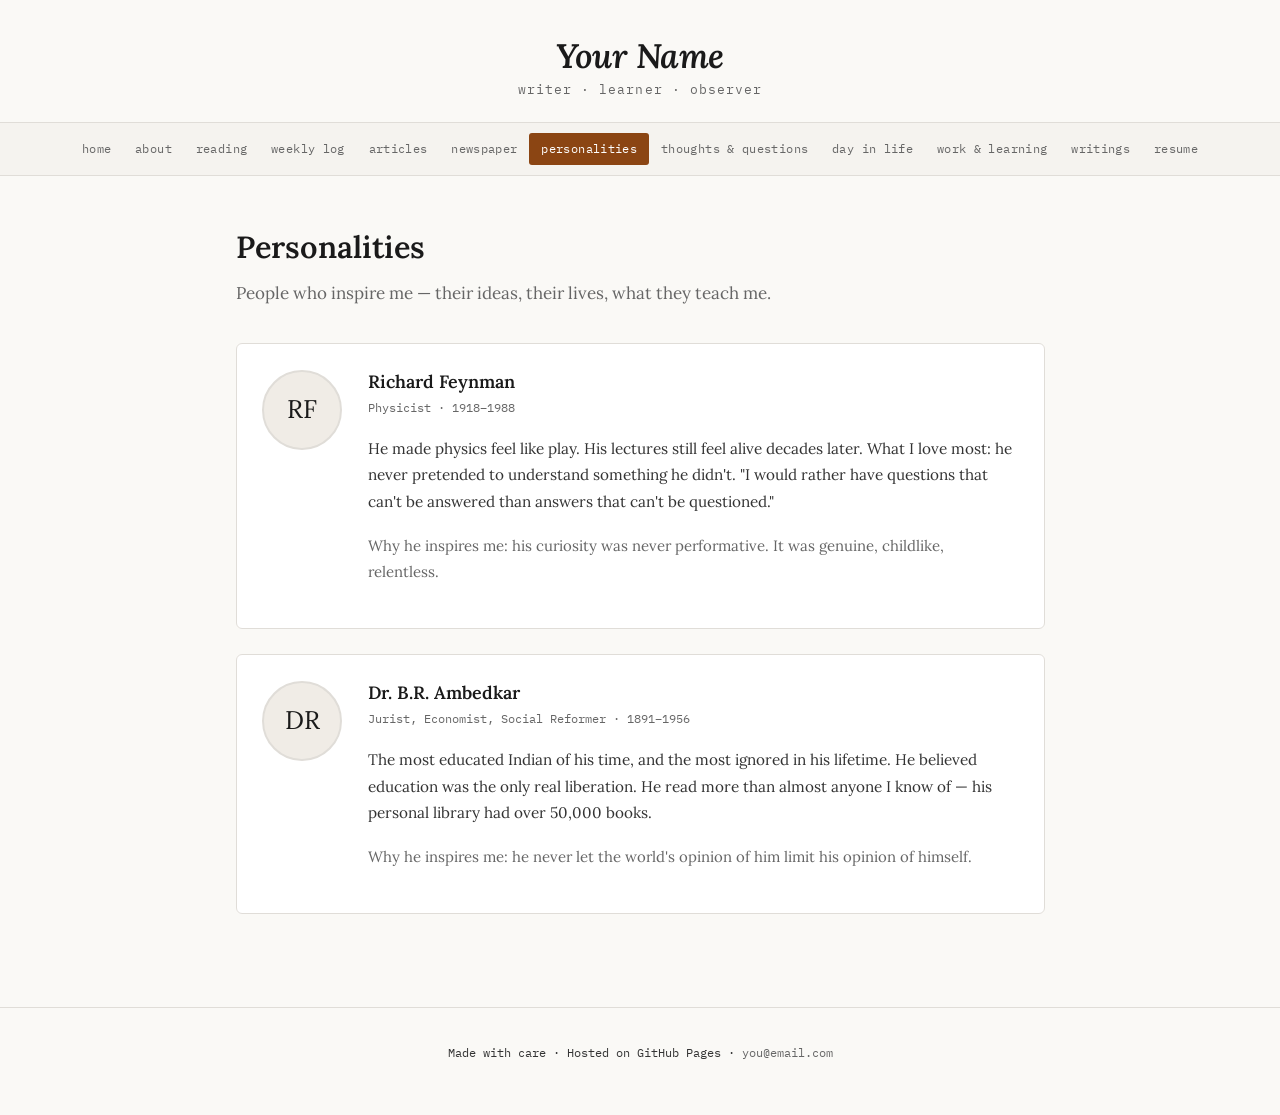
==== personalities.html @ fb3dc01c "my personal website first commit" ====
<!DOCTYPE html>
<html lang="en">
<head>
  <meta charset="UTF-8" />
  <meta name="viewport" content="width=device-width, initial-scale=1.0" />
  <title>Personalities — Your Name</title>
  <link rel="stylesheet" href="css/style.css" />
  <link href="https://fonts.googleapis.com/css2?family=Lora:ital,wght@0,400;0,600;1,400&family=IBM+Plex+Mono:wght@400;500&display=swap" rel="stylesheet" />
</head>
<body>
  <div class="bg-image"></div>
  <header>
    <div class="header-inner">
      <h1 class="site-name"><a href="index.html">Your Name</a></h1>
      <p class="tagline">writer · learner · observer</p>
    </div>
  </header>
  <nav id="main-nav">
    <a href="index.html">Home</a>
    <a href="about.html">About</a>
    <a href="reading.html">Reading</a>
    <a href="weekly.html">Weekly Log</a>
    <a href="articles.html">Articles</a>
    <a href="newspaper.html">Newspaper</a>
    <a href="personalities.html" class="active">Personalities</a>
    <a href="thoughts.html">Thoughts & Questions</a>
    <a href="daylife.html">Day in Life</a>
    <a href="work.html">Work & Learning</a>
    <a href="writings.html">Writings</a>
    <a href="resume.html">Resume</a>
  </nav>
  <main class="container">
    <h2>Personalities</h2>
    <p style="color:var(--muted);margin-bottom:2rem;">People who inspire me — their ideas, their lives, what they teach me.</p>

    <div class="personality-card">
      <!-- <img src="images/feynman.jpg" alt="Richard Feynman" /> -->
      <div style="width:80px;height:80px;border-radius:50%;background:#f0ece6;flex-shrink:0;display:flex;align-items:center;justify-content:center;font-size:1.5rem;border:2px solid var(--border);">RF</div>
      <div class="info">
        <h4>Richard Feynman</h4>
        <p style="font-family:var(--font-mono);font-size:0.7rem;color:var(--muted);">Physicist · 1918–1988</p>
        <p>
          He made physics feel like play. His lectures still feel alive decades later. 
          What I love most: he never pretended to understand something he didn't. 
          "I would rather have questions that can't be answered than answers that can't be questioned."
        </p>
        <p style="font-size:0.88rem;color:var(--muted);">Why he inspires me: his curiosity was never performative. It was genuine, childlike, relentless.</p>
      </div>
    </div>

    <div class="personality-card">
      <div style="width:80px;height:80px;border-radius:50%;background:#f0ece6;flex-shrink:0;display:flex;align-items:center;justify-content:center;font-size:1.5rem;border:2px solid var(--border);">DR</div>
      <div class="info">
        <h4>Dr. B.R. Ambedkar</h4>
        <p style="font-family:var(--font-mono);font-size:0.7rem;color:var(--muted);">Jurist, Economist, Social Reformer · 1891–1956</p>
        <p>
          The most educated Indian of his time, and the most ignored in his lifetime. 
          He believed education was the only real liberation. He read more than almost 
          anyone I know of — his personal library had over 50,000 books.
        </p>
        <p style="font-size:0.88rem;color:var(--muted);">Why he inspires me: he never let the world's opinion of him limit his opinion of himself.</p>
      </div>
    </div>

    <!-- 
    HOW TO ADD A NEW PERSONALITY:
    1. Copy the card block above
    2. Replace the initials, name, dates, and description
    3. If you have a photo: add it to images/ folder and replace the initials div with:
       <img src="images/their-name.jpg" alt="Their Name" />
    -->

  </main>
  <footer>
    <p>Made with care · Hosted on GitHub Pages · <a href="mailto:you@email.com">you@email.com</a></p>
  </footer>
</body>
</html>
---- css/style.css ----
/* ===========================
   ROOT VARIABLES
   =========================== */
:root {
  --bg: #faf9f6;
  --text: #1a1a1a;
  --muted: #666;
  --accent: #8b4513;        /* warm brown — change this to any color you like */
  --border: #e0ddd8;
  --card-bg: #ffffff;
  --nav-bg: #f5f3ef;
  --font-body: 'Lora', Georgia, serif;
  --font-mono: 'IBM Plex Mono', monospace;
  --max-width: 860px;
}

/* ===========================
   RESET & BASE
   =========================== */
*, *::before, *::after { box-sizing: border-box; margin: 0; padding: 0; }

html { font-size: 17px; scroll-behavior: smooth; }

body {
  background: var(--bg);
  color: var(--text);
  font-family: var(--font-body);
  line-height: 1.75;
  position: relative;
}

a { color: var(--accent); text-decoration: none; }
a:hover { text-decoration: underline; }

h1, h2, h3, h4 { font-family: var(--font-body); font-weight: 600; line-height: 1.3; }
h2 { font-size: 1.8rem; margin-bottom: 0.75rem; }
h3 { font-size: 1.3rem; margin-bottom: 0.5rem; }
h4 { font-size: 1.05rem; margin-bottom: 0.3rem; }
p { margin-bottom: 1rem; color: #333; }

/* ===========================
   BACKGROUND IMAGE
   =========================== */
.bg-image {
  position: fixed;
  top: 0; left: 0; right: 0; bottom: 0;
  z-index: -1;
  background-image: url('images/background.jpg');   /* add your image here */
  background-size: cover;
  background-position: center;
  background-attachment: fixed;
  opacity: 0.07;   /* very subtle — increase to 0.15 if you want more visible */
}

/* ===========================
   HEADER
   =========================== */
header {
  border-bottom: 1px solid var(--border);
  padding: 2rem 1.5rem 1.2rem;
  text-align: center;
  background: var(--bg);
}

.header-inner { max-width: var(--max-width); margin: 0 auto; }

.site-name a {
  font-size: 2rem;
  color: var(--text);
  font-style: italic;
  letter-spacing: -0.5px;
}

.tagline {
  font-family: var(--font-mono);
  font-size: 0.78rem;
  color: var(--muted);
  letter-spacing: 0.08em;
  text-transform: lowercase;
  margin: 0;
}

/* ===========================
   NAVIGATION
   =========================== */
#main-nav {
  background: var(--nav-bg);
  border-bottom: 1px solid var(--border);
  padding: 0.6rem 1.5rem;
  display: flex;
  flex-wrap: wrap;
  gap: 0.2rem 0;
  justify-content: center;
  position: sticky;
  top: 0;
  z-index: 100;
}

#main-nav a {
  font-family: var(--font-mono);
  font-size: 0.72rem;
  color: var(--muted);
  padding: 0.3rem 0.7rem;
  border-radius: 3px;
  letter-spacing: 0.03em;
  text-transform: lowercase;
  white-space: nowrap;
}

#main-nav a:hover,
#main-nav a.active {
  background: var(--accent);
  color: white;
  text-decoration: none;
}

/* ===========================
   CONTAINER
   =========================== */
.container {
  max-width: var(--max-width);
  margin: 0 auto;
  padding: 3rem 1.5rem 4rem;
}

/* ===========================
   INTRO SECTION
   =========================== */
.intro {
  border-left: 3px solid var(--accent);
  padding-left: 1.5rem;
  margin-bottom: 3rem;
}

.intro h2 { margin-bottom: 0.8rem; }
.accent { color: var(--accent); }

/* ===========================
   SECTION TITLE
   =========================== */
.section-title {
  font-family: var(--font-mono);
  font-size: 0.75rem;
  text-transform: uppercase;
  letter-spacing: 0.12em;
  color: var(--muted);
  margin-bottom: 1.5rem;
  padding-bottom: 0.5rem;
  border-bottom: 1px solid var(--border);
}

/* ===========================
   CARD GRID
   =========================== */
.card-grid {
  display: grid;
  grid-template-columns: 1fr 1fr;
  gap: 1.2rem;
}

.card {
  background: var(--card-bg);
  border: 1px solid var(--border);
  border-radius: 6px;
  padding: 1.2rem 1.4rem;
  transition: border-color 0.2s;
}

.card:hover { border-color: var(--accent); }

.card-tag {
  font-family: var(--font-mono);
  font-size: 0.65rem;
  text-transform: uppercase;
  letter-spacing: 0.1em;
  color: var(--accent);
  background: #fff8f3;
  padding: 0.15rem 0.5rem;
  border-radius: 3px;
  display: inline-block;
  margin-bottom: 0.6rem;
}

.card h4 a { color: var(--text); }
.card h4 a:hover { color: var(--accent); text-decoration: none; }
.card p { font-size: 0.88rem; color: var(--muted); margin-bottom: 0.5rem; }

.card-date {
  font-family: var(--font-mono);
  font-size: 0.68rem;
  color: #aaa;
}

/* ===========================
   POST LIST (used on section pages)
   =========================== */
.post-list { list-style: none; }

.post-list li {
  border-bottom: 1px solid var(--border);
  padding: 1.2rem 0;
  display: flex;
  justify-content: space-between;
  align-items: baseline;
  gap: 1rem;
}

.post-list li:last-child { border-bottom: none; }

.post-list .post-title {
  font-size: 1rem;
  color: var(--text);
}

.post-list .post-title:hover { color: var(--accent); }

.post-list .post-date {
  font-family: var(--font-mono);
  font-size: 0.68rem;
  color: #aaa;
  white-space: nowrap;
}

/* ===========================
   ARTICLE / POST CONTENT
   =========================== */
.post-content {
  max-width: 680px;
}

.post-content h1 {
  font-size: 1.9rem;
  margin-bottom: 0.5rem;
}

.post-meta {
  font-family: var(--font-mono);
  font-size: 0.72rem;
  color: var(--muted);
  margin-bottom: 2rem;
  padding-bottom: 1rem;
  border-bottom: 1px solid var(--border);
}

.post-content p { margin-bottom: 1.2rem; }

.post-content img {
  max-width: 100%;
  border-radius: 4px;
  margin: 1.5rem 0;
  border: 1px solid var(--border);
}

.post-content blockquote {
  border-left: 3px solid var(--accent);
  padding-left: 1.2rem;
  margin: 1.5rem 0;
  color: var(--muted);
  font-style: italic;
}

/* ===========================
   SHAYARI / POEM BLOCK
   =========================== */
.shayari {
  background: #fdf8f3;
  border: 1px solid #e8ddd0;
  border-radius: 6px;
  padding: 1.5rem 2rem;
  margin: 1.5rem 0;
  font-style: italic;
  line-height: 2;
  white-space: pre-line;
}

/* ===========================
   NEWSPAPER IMAGE
   =========================== */
.newspaper-img {
  max-width: 100%;
  border: 1px solid var(--border);
  border-radius: 4px;
  margin: 1rem 0;
}

/* ===========================
   PERSONALITY CARD
   =========================== */
.personality-card {
  display: flex;
  gap: 1.5rem;
  border: 1px solid var(--border);
  border-radius: 6px;
  padding: 1.5rem;
  margin-bottom: 1.5rem;
  background: var(--card-bg);
}

.personality-card img {
  width: 80px;
  height: 80px;
  border-radius: 50%;
  object-fit: cover;
  flex-shrink: 0;
  border: 2px solid var(--border);
}

.personality-card .info h4 { margin-bottom: 0.3rem; }
.personality-card .info p { font-size: 0.9rem; }

/* ===========================
   READING LIST
   =========================== */
.reading-item {
  border-bottom: 1px solid var(--border);
  padding: 1rem 0;
}

.reading-item h4 { margin-bottom: 0.2rem; }
.reading-status {
  font-family: var(--font-mono);
  font-size: 0.68rem;
  padding: 0.15rem 0.5rem;
  border-radius: 3px;
  display: inline-block;
  margin-bottom: 0.4rem;
}

.status-reading { background: #e8f5e9; color: #2e7d32; }
.status-done    { background: #e3f2fd; color: #1565c0; }
.status-want    { background: #fce4ec; color: #880e4f; }

/* ===========================
   RESUME
   =========================== */
.resume-section { margin-bottom: 2.5rem; }
.resume-section h3 { border-bottom: 1px solid var(--border); padding-bottom: 0.4rem; margin-bottom: 1rem; }

.resume-item { margin-bottom: 1.2rem; }
.resume-item .role { font-weight: 600; }
.resume-item .org  { color: var(--accent); }
.resume-item .period {
  font-family: var(--font-mono);
  font-size: 0.72rem;
  color: var(--muted);
}

/* ===========================
   FOOTER
   =========================== */
footer {
  border-top: 1px solid var(--border);
  text-align: center;
  padding: 2rem 1.5rem;
  font-family: var(--font-mono);
  font-size: 0.72rem;
  color: var(--muted);
}

footer a { color: var(--muted); }
footer a:hover { color: var(--accent); }

/* ===========================
   RESPONSIVE
   =========================== */
@media (max-width: 640px) {
  html { font-size: 16px; }
  .card-grid { grid-template-columns: 1fr; }
  #main-nav { gap: 0; }
  #main-nav a { font-size: 0.68rem; padding: 0.25rem 0.5rem; }
  .personality-card { flex-direction: column; }
}
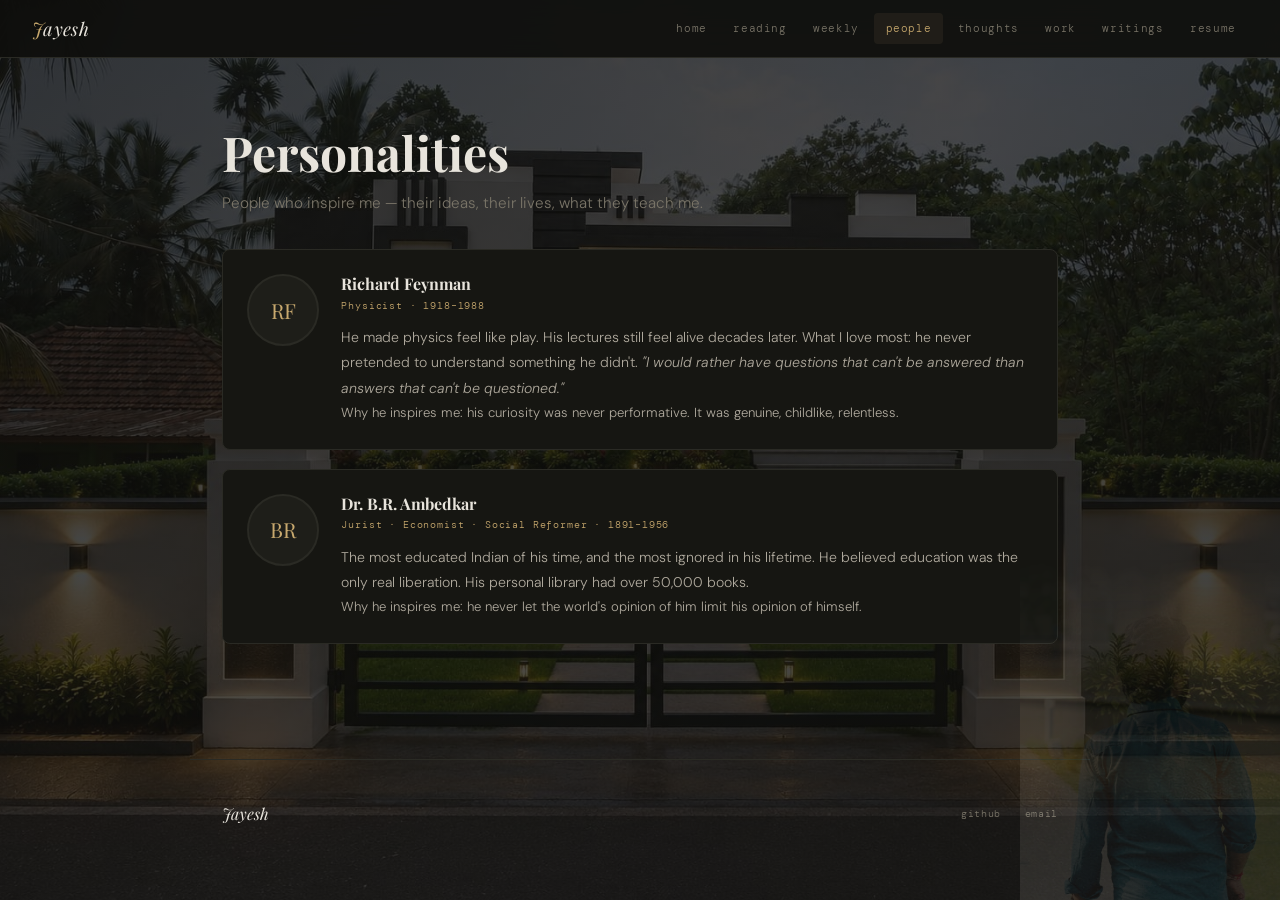
==== commit f592bbd8: "redesign - dark theme with photos" ====
--- a/personalities.html
+++ b/personalities.html
@@ -1,78 +1,67 @@
 <!DOCTYPE html>
 <html lang="en">
 <head>
-  <meta charset="UTF-8" />
-  <meta name="viewport" content="width=device-width, initial-scale=1.0" />
-  <title>Personalities — Your Name</title>
+  <meta charset="UTF-8" /><meta name="viewport" content="width=device-width, initial-scale=1.0" />
+  <title>People — Jayesh</title>
   <link rel="stylesheet" href="css/style.css" />
-  <link href="https://fonts.googleapis.com/css2?family=Lora:ital,wght@0,400;0,600;1,400&family=IBM+Plex+Mono:wght@400;500&display=swap" rel="stylesheet" />
 </head>
 <body>
-  <div class="bg-image"></div>
-  <header>
-    <div class="header-inner">
-      <h1 class="site-name"><a href="index.html">Your Name</a></h1>
-      <p class="tagline">writer · learner · observer</p>
-    </div>
+  <div class="site-bg"></div>
+  <div class="portrait-float"><img src="images/me.jpg" alt="" /></div>
+
+  <header class="topbar">
+    <div class="topbar-name"><span>J</span>ayesh</div>
+    <nav class="topbar-nav">
+      <a href="index.html">home</a>
+      <a href="reading.html">reading</a>
+      <a href="weekly.html">weekly</a>
+      <a href="personalities.html" class="active">people</a>
+      <a href="thoughts.html">thoughts</a>
+      <a href="work.html">work</a>
+      <a href="writings.html">writings</a>
+      <a href="resume.html">resume</a>
+    </nav>
   </header>
-  <nav id="main-nav">
-    <a href="index.html">Home</a>
-    <a href="about.html">About</a>
-    <a href="reading.html">Reading</a>
-    <a href="weekly.html">Weekly Log</a>
-    <a href="articles.html">Articles</a>
-    <a href="newspaper.html">Newspaper</a>
-    <a href="personalities.html" class="active">Personalities</a>
-    <a href="thoughts.html">Thoughts & Questions</a>
-    <a href="daylife.html">Day in Life</a>
-    <a href="work.html">Work & Learning</a>
-    <a href="writings.html">Writings</a>
-    <a href="resume.html">Resume</a>
-  </nav>
+
+  <div class="page-header">
+    <h2>Personalities</h2>
+    <p>People who inspire me — their ideas, their lives, what they teach me.</p>
+  </div>
+
   <main class="container">
-    <h2>Personalities</h2>
-    <p style="color:var(--muted);margin-bottom:2rem;">People who inspire me — their ideas, their lives, what they teach me.</p>
 
-    <div class="personality-card">
-      <!-- <img src="images/feynman.jpg" alt="Richard Feynman" /> -->
-      <div style="width:80px;height:80px;border-radius:50%;background:#f0ece6;flex-shrink:0;display:flex;align-items:center;justify-content:center;font-size:1.5rem;border:2px solid var(--border);">RF</div>
-      <div class="info">
+    <div class="person-card">
+      <div class="person-avatar">RF</div>
+      <div>
         <h4>Richard Feynman</h4>
-        <p style="font-family:var(--font-mono);font-size:0.7rem;color:var(--muted);">Physicist · 1918–1988</p>
-        <p>
-          He made physics feel like play. His lectures still feel alive decades later. 
-          What I love most: he never pretended to understand something he didn't. 
-          "I would rather have questions that can't be answered than answers that can't be questioned."
-        </p>
-        <p style="font-size:0.88rem;color:var(--muted);">Why he inspires me: his curiosity was never performative. It was genuine, childlike, relentless.</p>
+        <span class="role">Physicist · 1918–1988</span>
+        <p>He made physics feel like play. His lectures still feel alive decades later. What I love most: he never pretended to understand something he didn't. <em>"I would rather have questions that can't be answered than answers that can't be questioned."</em></p>
+        <p style="font-size:0.82rem;">Why he inspires me: his curiosity was never performative. It was genuine, childlike, relentless.</p>
       </div>
     </div>
 
-    <div class="personality-card">
-      <div style="width:80px;height:80px;border-radius:50%;background:#f0ece6;flex-shrink:0;display:flex;align-items:center;justify-content:center;font-size:1.5rem;border:2px solid var(--border);">DR</div>
-      <div class="info">
+    <div class="person-card">
+      <div class="person-avatar">BR</div>
+      <div>
         <h4>Dr. B.R. Ambedkar</h4>
-        <p style="font-family:var(--font-mono);font-size:0.7rem;color:var(--muted);">Jurist, Economist, Social Reformer · 1891–1956</p>
-        <p>
-          The most educated Indian of his time, and the most ignored in his lifetime. 
-          He believed education was the only real liberation. He read more than almost 
-          anyone I know of — his personal library had over 50,000 books.
-        </p>
-        <p style="font-size:0.88rem;color:var(--muted);">Why he inspires me: he never let the world's opinion of him limit his opinion of himself.</p>
+        <span class="role">Jurist · Economist · Social Reformer · 1891–1956</span>
+        <p>The most educated Indian of his time, and the most ignored in his lifetime. He believed education was the only real liberation. His personal library had over 50,000 books.</p>
+        <p style="font-size:0.82rem;">Why he inspires me: he never let the world's opinion of him limit his opinion of himself.</p>
       </div>
     </div>
 
-    <!-- 
-    HOW TO ADD A NEW PERSONALITY:
-    1. Copy the card block above
-    2. Replace the initials, name, dates, and description
-    3. If you have a photo: add it to images/ folder and replace the initials div with:
-       <img src="images/their-name.jpg" alt="Their Name" />
-    -->
+    <!-- TO ADD: copy a person-card block, update initials, name, role, and description -->
+    <!-- To add a photo: put it in images/, replace the avatar div with:
+         <div class="person-avatar"><img src="images/name.jpg" alt="Name" /></div> -->
 
   </main>
+
   <footer>
-    <p>Made with care · Hosted on GitHub Pages · <a href="mailto:you@email.com">you@email.com</a></p>
+    <span class="foot-name">Jayesh</span>
+    <div class="foot-links">
+      <a href="https://github.com/Jayesh251" target="_blank">github</a>
+      <a href="mailto:your@email.com">email</a>
+    </div>
   </footer>
 </body>
 </html>
--- a/css/style.css
+++ b/css/style.css
@@ -1,372 +1,627 @@
-/* ===========================
-   ROOT VARIABLES
-   =========================== */
+@import url('https://fonts.googleapis.com/css2?family=Playfair+Display:ital,wght@0,400;0,700;0,900;1,400;1,700&family=DM+Sans:wght@300;400;500&family=DM+Mono:wght@400;500&display=swap');
+
+/* ==============================
+   VARIABLES
+   ============================== */
 :root {
-  --bg: #faf9f6;
-  --text: #1a1a1a;
-  --muted: #666;
-  --accent: #8b4513;        /* warm brown — change this to any color you like */
-  --border: #e0ddd8;
-  --card-bg: #ffffff;
-  --nav-bg: #f5f3ef;
-  --font-body: 'Lora', Georgia, serif;
-  --font-mono: 'IBM Plex Mono', monospace;
-  --max-width: 860px;
-}
-
-/* ===========================
-   RESET & BASE
-   =========================== */
+  --bg:        #0f0f0d;
+  --bg2:       #161612;
+  --bg3:       #1e1e19;
+  --text:      #e8e4dc;
+  --muted:     #7a7568;
+  --faint:     #2e2e28;
+  --accent:    #c8a96e;       /* warm gold */
+  --accent2:   #8fb89a;       /* sage green */
+  --border:    #2a2a24;
+  --font-head: 'Playfair Display', Georgia, serif;
+  --font-body: 'DM Sans', sans-serif;
+  --font-mono: 'DM Mono', monospace;
+  --max:       900px;
+  --radius:    8px;
+}
+
+/* ==============================
+   RESET
+   ============================== */
 *, *::before, *::after { box-sizing: border-box; margin: 0; padding: 0; }
-
-html { font-size: 17px; scroll-behavior: smooth; }
+html { font-size: 16px; scroll-behavior: smooth; }
 
 body {
   background: var(--bg);
   color: var(--text);
   font-family: var(--font-body);
-  line-height: 1.75;
-  position: relative;
-}
-
-a { color: var(--accent); text-decoration: none; }
-a:hover { text-decoration: underline; }
-
-h1, h2, h3, h4 { font-family: var(--font-body); font-weight: 600; line-height: 1.3; }
-h2 { font-size: 1.8rem; margin-bottom: 0.75rem; }
-h3 { font-size: 1.3rem; margin-bottom: 0.5rem; }
-h4 { font-size: 1.05rem; margin-bottom: 0.3rem; }
-p { margin-bottom: 1rem; color: #333; }
-
-/* ===========================
-   BACKGROUND IMAGE
-   =========================== */
-.bg-image {
+  font-weight: 300;
+  line-height: 1.8;
+  min-height: 100vh;
+  overflow-x: hidden;
+}
+
+a { color: var(--accent); text-decoration: none; transition: color 0.2s; }
+a:hover { color: var(--text); }
+
+img { max-width: 100%; display: block; }
+
+h1,h2,h3,h4 {
+  font-family: var(--font-head);
+  font-weight: 700;
+  line-height: 1.25;
+  color: var(--text);
+}
+
+p { color: #b0aa9e; margin-bottom: 1.1rem; }
+strong { color: var(--text); font-weight: 500; }
+
+/* ==============================
+   BACKGROUND
+   ============================== */
+.site-bg {
   position: fixed;
-  top: 0; left: 0; right: 0; bottom: 0;
-  z-index: -1;
-  background-image: url('images/background.jpg');   /* add your image here */
+  inset: 0;
+  z-index: -2;
+  background-image: url('../images/background.jpg');
   background-size: cover;
   background-position: center;
-  background-attachment: fixed;
-  opacity: 0.07;   /* very subtle — increase to 0.15 if you want more visible */
-}
-
-/* ===========================
-   HEADER
-   =========================== */
-header {
-  border-bottom: 1px solid var(--border);
-  padding: 2rem 1.5rem 1.2rem;
-  text-align: center;
-  background: var(--bg);
-}
-
-.header-inner { max-width: var(--max-width); margin: 0 auto; }
-
-.site-name a {
-  font-size: 2rem;
-  color: var(--text);
-  font-style: italic;
-  letter-spacing: -0.5px;
-}
-
-.tagline {
-  font-family: var(--font-mono);
-  font-size: 0.78rem;
-  color: var(--muted);
-  letter-spacing: 0.08em;
-  text-transform: lowercase;
-  margin: 0;
-}
-
-/* ===========================
-   NAVIGATION
-   =========================== */
-#main-nav {
-  background: var(--nav-bg);
-  border-bottom: 1px solid var(--border);
-  padding: 0.6rem 1.5rem;
-  display: flex;
-  flex-wrap: wrap;
-  gap: 0.2rem 0;
-  justify-content: center;
+}
+
+.site-bg::after {
+  content: '';
+  position: absolute;
+  inset: 0;
+  background: linear-gradient(
+    135deg,
+    rgba(15,15,13,0.82) 0%,
+    rgba(15,15,13,0.74) 50%,
+    rgba(15,15,13,0.82) 100%
+  );
+}
+
+/* ==============================
+   FLOATING PORTRAIT
+   ============================== */
+.portrait-float {
+  position: fixed;
+  bottom: 0;
+  right: 0;
+  width: 260px;
+  z-index: 0;
+  pointer-events: none;
+  opacity: 0.13;
+  mask-image: linear-gradient(to top, rgba(0,0,0,0.9) 0%, rgba(0,0,0,0.6) 60%, transparent 100%);
+  -webkit-mask-image: linear-gradient(to top, rgba(0,0,0,0.9) 0%, rgba(0,0,0,0.6) 60%, transparent 100%);
+}
+
+.portrait-float img {
+  width: 100%;
+  filter: sepia(20%) contrast(1.1);
+}
+
+/* ==============================
+   TOP BAR
+   ============================== */
+.topbar {
   position: sticky;
   top: 0;
   z-index: 100;
-}
-
-#main-nav a {
-  font-family: var(--font-mono);
-  font-size: 0.72rem;
-  color: var(--muted);
-  padding: 0.3rem 0.7rem;
-  border-radius: 3px;
-  letter-spacing: 0.03em;
+  background: rgba(15,15,13,0.92);
+  backdrop-filter: blur(12px);
+  border-bottom: 1px solid var(--border);
+  padding: 0 2rem;
+  display: flex;
+  align-items: center;
+  justify-content: space-between;
+  height: 58px;
+}
+
+.topbar-name {
+  font-family: var(--font-head);
+  font-size: 1.15rem;
+  font-style: italic;
+  color: var(--text);
+  letter-spacing: 0.02em;
+}
+
+.topbar-name span { color: var(--accent); }
+
+.topbar-nav {
+  display: flex;
+  gap: 0.15rem;
+  align-items: center;
+}
+
+.topbar-nav a {
+  font-family: var(--font-mono);
+  font-size: 0.68rem;
   text-transform: lowercase;
+  letter-spacing: 0.06em;
+  color: var(--muted);
+  padding: 0.35rem 0.75rem;
+  border-radius: 4px;
+  transition: all 0.2s;
+}
+
+.topbar-nav a:hover,
+.topbar-nav a.active {
+  color: var(--accent);
+  background: rgba(200,169,110,0.08);
+}
+
+/* ==============================
+   HERO SECTION
+   ============================== */
+.hero {
+  max-width: var(--max);
+  margin: 0 auto;
+  padding: 6rem 2rem 4rem;
+  position: relative;
+}
+
+.hero-eyebrow {
+  font-family: var(--font-mono);
+  font-size: 0.7rem;
+  text-transform: uppercase;
+  letter-spacing: 0.2em;
+  color: var(--accent);
+  margin-bottom: 1.2rem;
+  display: flex;
+  align-items: center;
+  gap: 0.8rem;
+}
+
+.hero-eyebrow::before {
+  content: '';
+  display: block;
+  width: 32px;
+  height: 1px;
+  background: var(--accent);
+}
+
+.hero h1 {
+  font-size: clamp(2.8rem, 6vw, 5rem);
+  font-weight: 900;
+  line-height: 1.05;
+  margin-bottom: 1.5rem;
+  letter-spacing: -0.02em;
+}
+
+.hero h1 em {
+  font-style: italic;
+  color: var(--accent);
+  display: block;
+}
+
+.hero-desc {
+  font-size: 1.05rem;
+  max-width: 560px;
+  color: #8a8478;
+  line-height: 1.85;
+  margin-bottom: 2.5rem;
+  border-left: 2px solid var(--faint);
+  padding-left: 1.2rem;
+}
+
+.hero-desc strong { color: #b0aa9e; }
+
+/* Social links */
+.social-links {
+  display: flex;
+  gap: 1rem;
+  flex-wrap: wrap;
+}
+
+.social-link {
+  display: flex;
+  align-items: center;
+  gap: 0.4rem;
+  font-family: var(--font-mono);
+  font-size: 0.7rem;
+  letter-spacing: 0.08em;
+  color: var(--muted);
+  border: 1px solid var(--border);
+  padding: 0.4rem 0.9rem;
+  border-radius: 100px;
+  transition: all 0.25s;
+}
+
+.social-link:hover {
+  color: var(--accent);
+  border-color: var(--accent);
+  background: rgba(200,169,110,0.06);
+}
+
+.social-link svg {
+  width: 13px; height: 13px;
+  fill: currentColor;
+  flex-shrink: 0;
+}
+
+/* ==============================
+   DIVIDER
+   ============================== */
+.divider {
+  max-width: var(--max);
+  margin: 0 auto 3rem;
+  padding: 0 2rem;
+  display: flex;
+  align-items: center;
+  gap: 1rem;
+}
+
+.divider::before, .divider::after {
+  content: '';
+  flex: 1;
+  height: 1px;
+  background: var(--border);
+}
+
+.divider-text {
+  font-family: var(--font-mono);
+  font-size: 0.65rem;
+  text-transform: uppercase;
+  letter-spacing: 0.2em;
+  color: var(--muted);
   white-space: nowrap;
 }
 
-#main-nav a:hover,
-#main-nav a.active {
+/* ==============================
+   CONTAINER
+   ============================== */
+.container {
+  max-width: var(--max);
+  margin: 0 auto;
+  padding: 0 2rem 6rem;
+}
+
+/* ==============================
+   SECTION LABEL
+   ============================== */
+.sec-label {
+  font-family: var(--font-mono);
+  font-size: 0.65rem;
+  text-transform: uppercase;
+  letter-spacing: 0.2em;
+  color: var(--accent);
+  margin-bottom: 1.5rem;
+  display: flex;
+  align-items: center;
+  gap: 0.7rem;
+}
+
+.sec-label::after {
+  content: '';
+  flex: 1;
+  height: 1px;
+  background: var(--border);
+  max-width: 80px;
+}
+
+/* ==============================
+   POST CARDS GRID
+   ============================== */
+.cards {
+  display: grid;
+  grid-template-columns: 1fr 1fr;
+  gap: 1px;
+  background: var(--border);
+  border: 1px solid var(--border);
+  border-radius: var(--radius);
+  overflow: hidden;
+  margin-bottom: 4rem;
+}
+
+.card {
+  background: var(--bg2);
+  padding: 1.6rem 1.8rem;
+  transition: background 0.2s;
+  cursor: pointer;
+  position: relative;
+  overflow: hidden;
+}
+
+.card::before {
+  content: '';
+  position: absolute;
+  top: 0; left: 0;
+  width: 3px; height: 100%;
   background: var(--accent);
-  color: white;
-  text-decoration: none;
-}
-
-/* ===========================
-   CONTAINER
-   =========================== */
-.container {
-  max-width: var(--max-width);
-  margin: 0 auto;
-  padding: 3rem 1.5rem 4rem;
-}
-
-/* ===========================
-   INTRO SECTION
-   =========================== */
-.intro {
-  border-left: 3px solid var(--accent);
-  padding-left: 1.5rem;
-  margin-bottom: 3rem;
-}
-
-.intro h2 { margin-bottom: 0.8rem; }
-.accent { color: var(--accent); }
-
-/* ===========================
-   SECTION TITLE
-   =========================== */
-.section-title {
-  font-family: var(--font-mono);
-  font-size: 0.75rem;
+  transform: scaleY(0);
+  transition: transform 0.25s ease;
+  transform-origin: bottom;
+}
+
+.card:hover { background: var(--bg3); }
+.card:hover::before { transform: scaleY(1); }
+
+.card-tag {
+  font-family: var(--font-mono);
+  font-size: 0.6rem;
   text-transform: uppercase;
   letter-spacing: 0.12em;
-  color: var(--muted);
-  margin-bottom: 1.5rem;
-  padding-bottom: 0.5rem;
-  border-bottom: 1px solid var(--border);
-}
-
-/* ===========================
-   CARD GRID
-   =========================== */
-.card-grid {
-  display: grid;
-  grid-template-columns: 1fr 1fr;
-  gap: 1.2rem;
-}
-
-.card {
-  background: var(--card-bg);
-  border: 1px solid var(--border);
-  border-radius: 6px;
-  padding: 1.2rem 1.4rem;
-  transition: border-color 0.2s;
-}
-
-.card:hover { border-color: var(--accent); }
-
-.card-tag {
-  font-family: var(--font-mono);
-  font-size: 0.65rem;
-  text-transform: uppercase;
-  letter-spacing: 0.1em;
-  color: var(--accent);
-  background: #fff8f3;
-  padding: 0.15rem 0.5rem;
-  border-radius: 3px;
-  display: inline-block;
+  color: var(--accent2);
   margin-bottom: 0.6rem;
-}
-
-.card h4 a { color: var(--text); }
-.card h4 a:hover { color: var(--accent); text-decoration: none; }
-.card p { font-size: 0.88rem; color: var(--muted); margin-bottom: 0.5rem; }
+  display: block;
+}
+
+.card h4 {
+  font-size: 0.98rem;
+  font-weight: 700;
+  margin-bottom: 0.4rem;
+  color: var(--text);
+}
+
+.card h4 a { color: inherit; }
+.card h4 a:hover { color: var(--accent); }
+
+.card p {
+  font-size: 0.82rem;
+  color: var(--muted);
+  margin: 0 0 0.7rem;
+  line-height: 1.6;
+}
 
 .card-date {
   font-family: var(--font-mono);
-  font-size: 0.68rem;
-  color: #aaa;
-}
-
-/* ===========================
-   POST LIST (used on section pages)
-   =========================== */
-.post-list { list-style: none; }
+  font-size: 0.6rem;
+  color: #4a4840;
+}
+
+/* ==============================
+   POST LIST (for section pages)
+   ============================== */
+.post-list {
+  list-style: none;
+}
 
 .post-list li {
-  border-bottom: 1px solid var(--border);
-  padding: 1.2rem 0;
   display: flex;
   justify-content: space-between;
   align-items: baseline;
   gap: 1rem;
+  padding: 1rem 0;
+  border-bottom: 1px solid var(--border);
 }
 
 .post-list li:last-child { border-bottom: none; }
 
-.post-list .post-title {
-  font-size: 1rem;
-  color: var(--text);
-}
-
-.post-list .post-title:hover { color: var(--accent); }
-
-.post-list .post-date {
+.post-list .title { font-size: 0.95rem; color: var(--text); }
+.post-list .title:hover { color: var(--accent); }
+.post-list .date {
+  font-family: var(--font-mono);
+  font-size: 0.62rem;
+  color: var(--muted);
+  white-space: nowrap;
+}
+
+/* ==============================
+   PAGE HEADER
+   ============================== */
+.page-header {
+  max-width: var(--max);
+  margin: 0 auto;
+  padding: 4rem 2rem 2rem;
+}
+
+.page-header h2 {
+  font-size: clamp(1.8rem, 4vw, 3rem);
+  margin-bottom: 0.5rem;
+}
+
+.page-header p {
+  color: var(--muted);
+  font-size: 0.95rem;
+  margin: 0;
+}
+
+/* ==============================
+   POST CONTENT
+   ============================== */
+.post-body {
+  max-width: 680px;
+}
+
+.post-body h1 {
+  font-size: clamp(1.6rem, 3vw, 2.4rem);
+  margin-bottom: 0.4rem;
+}
+
+.post-meta {
   font-family: var(--font-mono);
   font-size: 0.68rem;
-  color: #aaa;
-  white-space: nowrap;
-}
-
-/* ===========================
-   ARTICLE / POST CONTENT
-   =========================== */
-.post-content {
-  max-width: 680px;
-}
-
-.post-content h1 {
-  font-size: 1.9rem;
-  margin-bottom: 0.5rem;
-}
-
-.post-meta {
-  font-family: var(--font-mono);
-  font-size: 0.72rem;
-  color: var(--muted);
-  margin-bottom: 2rem;
-  padding-bottom: 1rem;
+  color: var(--muted);
+  padding-bottom: 1.5rem;
+  margin-bottom: 1.8rem;
   border-bottom: 1px solid var(--border);
-}
-
-.post-content p { margin-bottom: 1.2rem; }
-
-.post-content img {
-  max-width: 100%;
-  border-radius: 4px;
+  display: flex;
+  gap: 1.5rem;
+  flex-wrap: wrap;
+}
+
+.post-body p { font-size: 0.97rem; line-height: 1.9; }
+
+.post-body img {
+  width: 100%;
+  border-radius: var(--radius);
+  border: 1px solid var(--border);
   margin: 1.5rem 0;
+}
+
+.post-body blockquote {
+  border-left: 3px solid var(--accent);
+  padding: 0.8rem 1.4rem;
+  margin: 1.8rem 0;
+  background: var(--bg2);
+  border-radius: 0 var(--radius) var(--radius) 0;
+  font-style: italic;
+  color: var(--muted);
+}
+
+/* ==============================
+   SHAYARI BLOCK
+   ============================== */
+.shayari {
+  background: var(--bg2);
   border: 1px solid var(--border);
-}
-
-.post-content blockquote {
-  border-left: 3px solid var(--accent);
-  padding-left: 1.2rem;
-  margin: 1.5rem 0;
-  color: var(--muted);
+  border-top: 3px solid var(--accent);
+  border-radius: var(--radius);
+  padding: 2rem 2.5rem;
+  margin: 1.8rem 0;
+  font-family: var(--font-head);
   font-style: italic;
-}
-
-/* ===========================
-   SHAYARI / POEM BLOCK
-   =========================== */
-.shayari {
-  background: #fdf8f3;
-  border: 1px solid #e8ddd0;
-  border-radius: 6px;
-  padding: 1.5rem 2rem;
-  margin: 1.5rem 0;
-  font-style: italic;
-  line-height: 2;
+  font-size: 1.05rem;
+  line-height: 2.2;
+  color: #c8c2b6;
   white-space: pre-line;
 }
 
-/* ===========================
-   NEWSPAPER IMAGE
-   =========================== */
-.newspaper-img {
-  max-width: 100%;
-  border: 1px solid var(--border);
-  border-radius: 4px;
-  margin: 1rem 0;
-}
-
-/* ===========================
-   PERSONALITY CARD
-   =========================== */
-.personality-card {
-  display: flex;
-  gap: 1.5rem;
-  border: 1px solid var(--border);
-  border-radius: 6px;
-  padding: 1.5rem;
-  margin-bottom: 1.5rem;
-  background: var(--card-bg);
-}
-
-.personality-card img {
-  width: 80px;
-  height: 80px;
-  border-radius: 50%;
-  object-fit: cover;
-  flex-shrink: 0;
-  border: 2px solid var(--border);
-}
-
-.personality-card .info h4 { margin-bottom: 0.3rem; }
-.personality-card .info p { font-size: 0.9rem; }
-
-/* ===========================
-   READING LIST
-   =========================== */
-.reading-item {
-  border-bottom: 1px solid var(--border);
-  padding: 1rem 0;
-}
-
-.reading-item h4 { margin-bottom: 0.2rem; }
-.reading-status {
-  font-family: var(--font-mono);
-  font-size: 0.68rem;
-  padding: 0.15rem 0.5rem;
-  border-radius: 3px;
+/* ==============================
+   READING STATUS BADGES
+   ============================== */
+.badge {
+  font-family: var(--font-mono);
+  font-size: 0.6rem;
+  text-transform: uppercase;
+  letter-spacing: 0.08em;
+  padding: 0.2rem 0.6rem;
+  border-radius: 100px;
   display: inline-block;
   margin-bottom: 0.4rem;
 }
 
-.status-reading { background: #e8f5e9; color: #2e7d32; }
-.status-done    { background: #e3f2fd; color: #1565c0; }
-.status-want    { background: #fce4ec; color: #880e4f; }
-
-/* ===========================
+.badge-reading { background: rgba(143,184,154,0.15); color: var(--accent2); border: 1px solid rgba(143,184,154,0.3); }
+.badge-done    { background: rgba(200,169,110,0.12); color: var(--accent); border: 1px solid rgba(200,169,110,0.25); }
+.badge-want    { background: rgba(120,120,120,0.12); color: var(--muted); border: 1px solid var(--border); }
+
+.reading-item {
+  padding: 1.2rem 0;
+  border-bottom: 1px solid var(--border);
+}
+
+.reading-item h4 { font-size: 0.98rem; margin-bottom: 0.2rem; }
+.reading-item .author { font-size: 0.8rem; color: var(--muted); margin-bottom: 0.5rem; }
+.reading-item .note { font-size: 0.88rem; }
+
+/* ==============================
+   PERSONALITY CARD
+   ============================== */
+.person-card {
+  display: grid;
+  grid-template-columns: 72px 1fr;
+  gap: 1.4rem;
+  align-items: start;
+  padding: 1.5rem;
+  background: var(--bg2);
+  border: 1px solid var(--border);
+  border-radius: var(--radius);
+  margin-bottom: 1.2rem;
+  transition: border-color 0.2s;
+}
+
+.person-card:hover { border-color: var(--accent); }
+
+.person-avatar {
+  width: 72px; height: 72px;
+  border-radius: 50%;
+  background: var(--bg3);
+  border: 2px solid var(--border);
+  display: flex; align-items: center; justify-content: center;
+  font-family: var(--font-head);
+  font-size: 1.3rem;
+  color: var(--accent);
+  flex-shrink: 0;
+  overflow: hidden;
+}
+
+.person-avatar img { width: 100%; height: 100%; object-fit: cover; }
+
+.person-card h4 { font-size: 1rem; margin-bottom: 0.15rem; }
+.person-card .role { font-family: var(--font-mono); font-size: 0.65rem; color: var(--accent); letter-spacing: 0.08em; margin-bottom: 0.6rem; display: block; }
+.person-card p { font-size: 0.88rem; margin: 0; }
+
+/* ==============================
    RESUME
-   =========================== */
-.resume-section { margin-bottom: 2.5rem; }
-.resume-section h3 { border-bottom: 1px solid var(--border); padding-bottom: 0.4rem; margin-bottom: 1rem; }
-
-.resume-item { margin-bottom: 1.2rem; }
-.resume-item .role { font-weight: 600; }
-.resume-item .org  { color: var(--accent); }
-.resume-item .period {
-  font-family: var(--font-mono);
-  font-size: 0.72rem;
-  color: var(--muted);
-}
-
-/* ===========================
+   ============================== */
+.resume-block { margin-bottom: 3rem; }
+.resume-block h3 {
+  font-size: 0.65rem;
+  font-family: var(--font-mono);
+  text-transform: uppercase;
+  letter-spacing: 0.2em;
+  color: var(--accent);
+  border-bottom: 1px solid var(--border);
+  padding-bottom: 0.6rem;
+  margin-bottom: 1.2rem;
+}
+
+.job { margin-bottom: 1.5rem; }
+.job .title { font-size: 1rem; font-weight: 600; color: var(--text); }
+.job .company { color: var(--accent); font-size: 0.88rem; }
+.job .period { font-family: var(--font-mono); font-size: 0.65rem; color: var(--muted); margin-bottom: 0.5rem; }
+.job ul { padding-left: 1.3rem; }
+.job ul li { font-size: 0.88rem; color: #8a8478; margin-bottom: 0.3rem; }
+
+/* ==============================
+   NEWSPAPER
+   ============================== */
+.news-item { margin-bottom: 2.5rem; padding-bottom: 2.5rem; border-bottom: 1px solid var(--border); }
+.news-item h3 { font-size: 1.1rem; margin-bottom: 0.3rem; }
+.news-item .source { font-family: var(--font-mono); font-size: 0.65rem; color: var(--accent); margin-bottom: 0.8rem; display: block; }
+.news-item img { border-radius: var(--radius); border: 1px solid var(--border); margin: 0.8rem 0; }
+
+/* ==============================
    FOOTER
-   =========================== */
+   ============================== */
 footer {
   border-top: 1px solid var(--border);
-  text-align: center;
-  padding: 2rem 1.5rem;
-  font-family: var(--font-mono);
-  font-size: 0.72rem;
-  color: var(--muted);
-}
-
-footer a { color: var(--muted); }
-footer a:hover { color: var(--accent); }
-
-/* ===========================
+  padding: 2.5rem 2rem;
+  max-width: var(--max);
+  margin: 0 auto;
+  display: flex;
+  justify-content: space-between;
+  align-items: center;
+  flex-wrap: wrap;
+  gap: 1rem;
+}
+
+footer .foot-name {
+  font-family: var(--font-head);
+  font-style: italic;
+  color: var(--text);
+  font-size: 1rem;
+}
+
+footer .foot-links {
+  display: flex; gap: 1.5rem;
+}
+
+footer .foot-links a {
+  font-family: var(--font-mono);
+  font-size: 0.65rem;
+  color: var(--muted);
+  letter-spacing: 0.06em;
+}
+
+footer .foot-links a:hover { color: var(--accent); }
+
+/* ==============================
+   ANIMATIONS
+   ============================== */
+@keyframes fadeUp {
+  from { opacity: 0; transform: translateY(20px); }
+  to   { opacity: 1; transform: translateY(0); }
+}
+
+.hero-eyebrow { animation: fadeUp 0.6s ease both; }
+.hero h1      { animation: fadeUp 0.6s 0.1s ease both; }
+.hero-desc    { animation: fadeUp 0.6s 0.2s ease both; }
+.social-links { animation: fadeUp 0.6s 0.3s ease both; }
+
+/* ==============================
    RESPONSIVE
-   =========================== */
-@media (max-width: 640px) {
-  html { font-size: 16px; }
-  .card-grid { grid-template-columns: 1fr; }
-  #main-nav { gap: 0; }
-  #main-nav a { font-size: 0.68rem; padding: 0.25rem 0.5rem; }
-  .personality-card { flex-direction: column; }
-}
+   ============================== */
+@media (max-width: 680px) {
+  .cards { grid-template-columns: 1fr; }
+  .topbar-nav { display: none; }
+  .portrait-float { width: 160px; opacity: 0.1; }
+  .hero { padding: 4rem 1.5rem 3rem; }
+  footer { flex-direction: column; align-items: flex-start; }
+  .person-card { grid-template-columns: 1fr; }
+}
